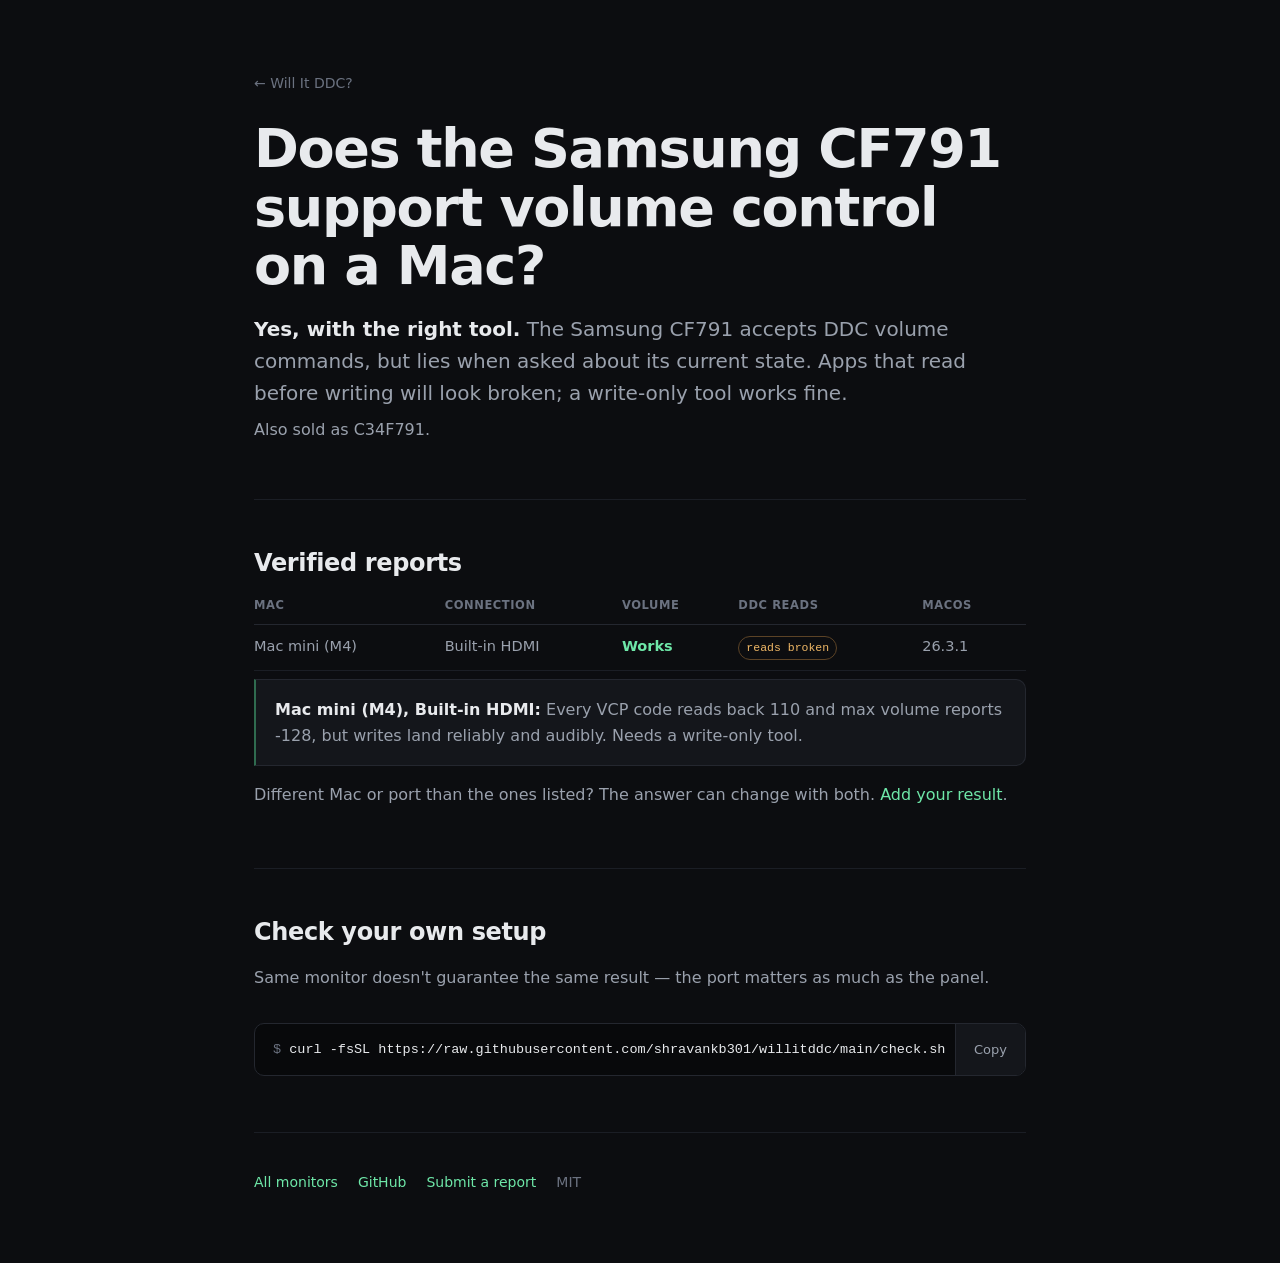
==== docs/m/samsung-cf791.html @ 4a3dd5c5 "Pivot to Will It DDC?: a monitor compatibility database The market study found four established play" ====
<!doctype html>
<html lang="en">
<head>
<meta charset="utf-8">
<meta name="viewport" content="width=device-width, initial-scale=1">
<title>Samsung CF791 — DDC volume control on Mac? | Will It DDC?</title>
<meta name="description" content="Does the Samsung CF791 support DDC volume control on macOS? Verified reports by Mac model and connection type.">
<link rel="canonical" href="https://shravankb301.github.io/willitddc/m/samsung-cf791.html">
<meta property="og:title" content="Samsung CF791 — DDC volume control on Mac? | Will It DDC?">
<meta property="og:description" content="Does the Samsung CF791 support DDC volume control on macOS? Verified reports by Mac model and connection type.">
<meta property="og:url" content="https://shravankb301.github.io/willitddc/m/samsung-cf791.html">
<meta property="og:type" content="website">
<meta name="twitter:card" content="summary">
<style>
:root{--bg:#0c0d10;--raised:#14161b;--sunken:#08090b;--line:#24272f;--soft:#1b1e25;
--text:#e8eaed;--dim:#9aa1ad;--faint:#6b7280;--ok:#6ee7a8;--okdim:#2f6b4f;
--warn:#f0b866;--bad:#f0806c;
--mono:ui-monospace,SFMono-Regular,"SF Mono",Menlo,Consolas,monospace;
--sans:-apple-system,BlinkMacSystemFont,"Segoe UI",Inter,system-ui,sans-serif}
*{box-sizing:border-box}
body{margin:0;background:var(--bg);color:var(--text);font-family:var(--sans);
line-height:1.6;-webkit-font-smoothing:antialiased}
.wrap{max-width:820px;margin:0 auto;padding:0 24px}
a{color:var(--ok);text-decoration:none}a:hover{text-decoration:underline}
code{font-family:var(--mono);font-size:.9em;background:var(--raised);
border:1px solid var(--soft);border-radius:4px;padding:.1em .4em}
header{padding:72px 0 40px}
.eyebrow{font-family:var(--mono);font-size:13px;color:var(--ok);margin-bottom:18px}
h1{font-size:clamp(34px,6vw,54px);line-height:1.08;letter-spacing:-.025em;
margin:0 0 18px;font-weight:640}
.lede{font-size:clamp(17px,2.4vw,20px);color:var(--dim);margin:0 0 8px;max-width:62ch}
.cmd{margin:32px 0 12px;display:flex;background:var(--sunken);border:1px solid var(--line);
border-radius:10px;overflow:hidden}
.cmd pre{margin:0;padding:15px 18px;font-family:var(--mono);font-size:13.5px;
overflow-x:auto;flex:1;white-space:pre}
.cmd .p{color:var(--faint);user-select:none}
.copy{flex-shrink:0;border:none;border-left:1px solid var(--line);background:var(--raised);
color:var(--dim);font-family:var(--sans);font-size:13px;font-weight:500;padding:0 18px;
cursor:pointer}
.copy:hover{background:#1b1e25;color:var(--text)}.copy.done{color:var(--ok)}
.sub{font-size:14px;color:var(--faint);margin:0}
section{padding:44px 0;border-top:1px solid var(--soft)}
h2{font-size:24px;letter-spacing:-.015em;margin:0 0 14px;font-weight:620}
h3.q{font-size:16.5px;font-weight:600;margin:24px 0 6px;color:var(--text)}
p{margin:0 0 16px;color:var(--dim)}strong{color:var(--text);font-weight:600}
ul{margin:0 0 16px;padding-left:0;list-style:none}
li{color:var(--dim);margin-bottom:11px;padding-left:24px;position:relative}
li::before{content:"";position:absolute;left:5px;top:11px;width:5px;height:5px;
border-radius:50%;background:var(--okdim)}
.callout{background:var(--raised);border:1px solid var(--line);border-left:2px solid var(--okdim);
border-radius:0 10px 10px 0;padding:17px 19px;margin:0 0 16px}
.callout.warn{border-left-color:var(--warn)}.callout p:last-child{margin-bottom:0}
.tw{overflow-x:auto;margin:0 0 8px}
table{width:100%;border-collapse:collapse;font-size:14.5px}
th{text-align:left;padding:0 14px 9px 0;font-size:11.5px;font-weight:600;color:var(--faint);
text-transform:uppercase;letter-spacing:.05em;border-bottom:1px solid var(--line);
white-space:nowrap}
td{padding:10px 14px 10px 0;border-bottom:1px solid var(--soft);vertical-align:top;color:var(--dim)}
td.m{white-space:nowrap}
.yes{color:var(--ok);font-weight:600}.no{color:var(--bad);font-weight:600}
.unk{color:var(--faint)}
.pill{display:inline-block;font-size:11.5px;font-family:var(--mono);padding:2px 7px;
border-radius:20px;border:1px solid var(--line);color:var(--dim)}
.pill.broken{border-color:#5c4326;color:var(--warn)}
#filter{width:100%;padding:11px 14px;margin:0 0 18px;background:var(--sunken);
border:1px solid var(--line);border-radius:8px;color:var(--text);font-family:var(--sans);
font-size:15px}
#filter:focus{outline:none;border-color:var(--okdim)}
.empty{color:var(--faint);font-size:14.5px;padding:14px 0}
footer{padding:38px 0 70px;border-top:1px solid var(--soft);color:var(--faint);
font-size:14px;display:flex;gap:20px;flex-wrap:wrap}
.back{font-size:14px;color:var(--faint);margin-bottom:26px;display:block}
</style>
</head>
<body>
<div class="wrap">

<header>
  <a class="back" href="../">← Will It DDC?</a>
  <h1>Does the Samsung CF791 support volume control on a Mac?</h1>
  <p class="lede"><strong>Yes, with the right tool.</strong> The Samsung CF791 accepts DDC volume commands, but lies when asked about its current state. Apps that read before writing will look broken; a write-only tool works fine.</p>
  <p>Also sold as C34F791.</p>
</header>

<section>
  <h2>Verified reports</h2>
  <div class="tw">
    <table>
      <thead><tr><th>Mac</th><th>Connection</th><th>Volume</th><th>DDC reads</th><th>macOS</th></tr></thead>
      <tbody><tr><td>Mac mini (M4)</td><td>Built-in HDMI</td><td><span class="yes">Works</span></td><td><span class="pill broken">reads broken</span></td><td>26.3.1</td></tr></tbody>
    </table>
  </div>
  <div class="callout"><p><strong>Mac mini (M4), Built-in HDMI:</strong> Every VCP code reads back 110 and max volume reports -128, but writes land reliably and audibly. Needs a write-only tool.</p></div>
  <p>
    Different Mac or port than the ones listed? The answer can change with both.
    <a href="https://github.com/shravankb301/willitddc/issues/new?template=report.yml">Add your result</a>.
  </p>
</section>

<section>
  <h2>Check your own setup</h2>
  <p>Same monitor doesn't guarantee the same result &mdash; the port matters as much as the panel.</p>
  <div class="cmd"><pre><span class="p">$ </span><span class="c">curl -fsSL https://raw.githubusercontent.com/shravankb301/willitddc/main/check.sh | bash</span></pre><button class="copy">Copy</button></div>
</section>

<footer>
  <a href="../">All monitors</a>
  <a href="https://github.com/shravankb301/willitddc">GitHub</a>
  <a href="https://github.com/shravankb301/willitddc/issues/new?template=report.yml">Submit a report</a>
  <span>MIT</span>
</footer>

</div>
<script>
document.querySelectorAll('.copy').forEach(function(b){
  b.addEventListener('click',async function(){
    var t=b.parentElement.querySelector('.c').textContent;
    try{await navigator.clipboard.writeText(t)}catch(e){
      var a=document.createElement('textarea');a.value=t;document.body.appendChild(a);
      a.select();document.execCommand('copy');a.remove()}
    b.textContent='Copied';b.classList.add('done');
    setTimeout(function(){b.textContent='Copy';b.classList.remove('done')},1600)})});
</script>
</body>
</html>
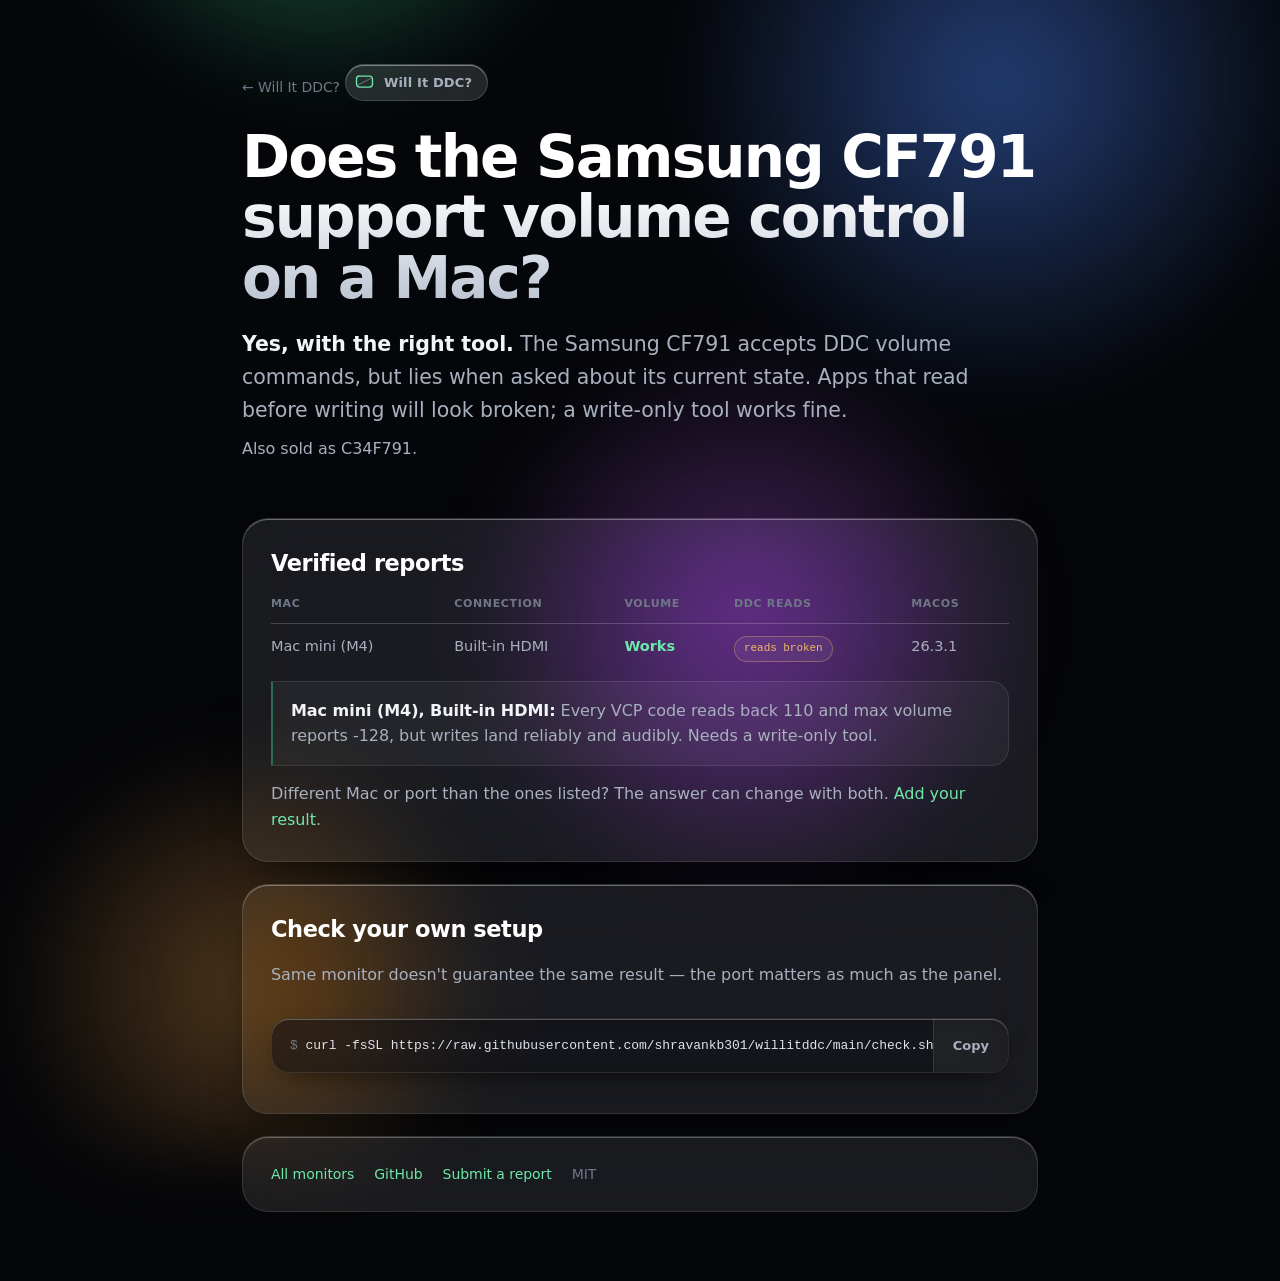
==== commit 4e3a15f5: "Liquid Glass visual identity Safari-first: the usual feDisplacementMap approach doesn't work in WebK" ====
--- a/docs/m/samsung-cf791.html
+++ b/docs/m/samsung-cf791.html
@@ -11,72 +11,392 @@
 <meta property="og:url" content="https://shravankb301.github.io/willitddc/m/samsung-cf791.html">
 <meta property="og:type" content="website">
 <meta name="twitter:card" content="summary">
-<style>
-:root{--bg:#0c0d10;--raised:#14161b;--sunken:#08090b;--line:#24272f;--soft:#1b1e25;
---text:#e8eaed;--dim:#9aa1ad;--faint:#6b7280;--ok:#6ee7a8;--okdim:#2f6b4f;
---warn:#f0b866;--bad:#f0806c;
---mono:ui-monospace,SFMono-Regular,"SF Mono",Menlo,Consolas,monospace;
---sans:-apple-system,BlinkMacSystemFont,"Segoe UI",Inter,system-ui,sans-serif}
-*{box-sizing:border-box}
-body{margin:0;background:var(--bg);color:var(--text);font-family:var(--sans);
-line-height:1.6;-webkit-font-smoothing:antialiased}
-.wrap{max-width:820px;margin:0 auto;padding:0 24px}
-a{color:var(--ok);text-decoration:none}a:hover{text-decoration:underline}
-code{font-family:var(--mono);font-size:.9em;background:var(--raised);
-border:1px solid var(--soft);border-radius:4px;padding:.1em .4em}
-header{padding:72px 0 40px}
-.eyebrow{font-family:var(--mono);font-size:13px;color:var(--ok);margin-bottom:18px}
-h1{font-size:clamp(34px,6vw,54px);line-height:1.08;letter-spacing:-.025em;
-margin:0 0 18px;font-weight:640}
-.lede{font-size:clamp(17px,2.4vw,20px);color:var(--dim);margin:0 0 8px;max-width:62ch}
-.cmd{margin:32px 0 12px;display:flex;background:var(--sunken);border:1px solid var(--line);
-border-radius:10px;overflow:hidden}
-.cmd pre{margin:0;padding:15px 18px;font-family:var(--mono);font-size:13.5px;
-overflow-x:auto;flex:1;white-space:pre}
-.cmd .p{color:var(--faint);user-select:none}
-.copy{flex-shrink:0;border:none;border-left:1px solid var(--line);background:var(--raised);
-color:var(--dim);font-family:var(--sans);font-size:13px;font-weight:500;padding:0 18px;
-cursor:pointer}
-.copy:hover{background:#1b1e25;color:var(--text)}.copy.done{color:var(--ok)}
-.sub{font-size:14px;color:var(--faint);margin:0}
-section{padding:44px 0;border-top:1px solid var(--soft)}
-h2{font-size:24px;letter-spacing:-.015em;margin:0 0 14px;font-weight:620}
-h3.q{font-size:16.5px;font-weight:600;margin:24px 0 6px;color:var(--text)}
-p{margin:0 0 16px;color:var(--dim)}strong{color:var(--text);font-weight:600}
-ul{margin:0 0 16px;padding-left:0;list-style:none}
-li{color:var(--dim);margin-bottom:11px;padding-left:24px;position:relative}
-li::before{content:"";position:absolute;left:5px;top:11px;width:5px;height:5px;
-border-radius:50%;background:var(--okdim)}
-.callout{background:var(--raised);border:1px solid var(--line);border-left:2px solid var(--okdim);
-border-radius:0 10px 10px 0;padding:17px 19px;margin:0 0 16px}
-.callout.warn{border-left-color:var(--warn)}.callout p:last-child{margin-bottom:0}
-.tw{overflow-x:auto;margin:0 0 8px}
-table{width:100%;border-collapse:collapse;font-size:14.5px}
-th{text-align:left;padding:0 14px 9px 0;font-size:11.5px;font-weight:600;color:var(--faint);
-text-transform:uppercase;letter-spacing:.05em;border-bottom:1px solid var(--line);
-white-space:nowrap}
-td{padding:10px 14px 10px 0;border-bottom:1px solid var(--soft);vertical-align:top;color:var(--dim)}
-td.m{white-space:nowrap}
-.yes{color:var(--ok);font-weight:600}.no{color:var(--bad);font-weight:600}
-.unk{color:var(--faint)}
-.pill{display:inline-block;font-size:11.5px;font-family:var(--mono);padding:2px 7px;
-border-radius:20px;border:1px solid var(--line);color:var(--dim)}
-.pill.broken{border-color:#5c4326;color:var(--warn)}
-#filter{width:100%;padding:11px 14px;margin:0 0 18px;background:var(--sunken);
-border:1px solid var(--line);border-radius:8px;color:var(--text);font-family:var(--sans);
-font-size:15px}
-#filter:focus{outline:none;border-color:var(--okdim)}
-.empty{color:var(--faint);font-size:14.5px;padding:14px 0}
-footer{padding:38px 0 70px;border-top:1px solid var(--soft);color:var(--faint);
-font-size:14px;display:flex;gap:20px;flex-wrap:wrap}
-.back{font-size:14px;color:var(--faint);margin-bottom:26px;display:block}
+<link rel="icon" href="data:image/svg+xml,%3Csvg%20xmlns%3D%22http%3A//www.w3.org/2000/svg%22%20viewBox%3D%220%200%2020%2020%22%3E%3Crect%20width%3D%2220%22%20height%3D%2220%22%20rx%3D%224.5%22%20fill%3D%22%230b0d12%22/%3E%3Crect%20x%3D%223.2%22%20y%3D%224.6%22%20width%3D%2213.6%22%20height%3D%229.4%22%20rx%3D%222.4%22%20fill%3D%22none%22%20stroke%3D%22%236ee7a8%22%20stroke-width%3D%221.5%22/%3E%3Cpath%20d%3D%22M4.4%2012.2%2015.6%206.4%22%20stroke%3D%22rgba%28255%2C255%2C255%2C.45%29%22%20stroke-width%3D%221.2%22%20stroke-linecap%3D%22round%22/%3E%3Cpath%20d%3D%22M7.8%2016.2h4.4%22%20stroke%3D%22%236ee7a8%22%20stroke-width%3D%221.5%22%20stroke-linecap%3D%22round%22/%3E%3C/svg%3E">
+<meta name="theme-color" content="#07080b">
+<meta name="color-scheme" content="dark">
+<style>/* Will It DDC? — Liquid Glass.
+ *
+ * Built Safari-first on purpose. Most Liquid Glass demos drive the refraction
+ * with `backdrop-filter: url(#svg-filter)` and feDisplacementMap, which WebKit
+ * does not support (webkit.org/b/245510). Our audience is Mac users, i.e.
+ * Safari users, so the effect is built from blur + saturate + layered speculars,
+ * all of which WebKit does support. Displacement would have looked broken for
+ * exactly the people we're building for.
+ */
+
+:root {
+  --ink: #f2f4f8;
+  --ink-dim: #a8b0be;
+  --ink-faint: #6f7887;
+
+  --glass: rgba(255, 255, 255, 0.085);
+  --glass-strong: rgba(255, 255, 255, 0.13);
+  --edge: rgba(255, 255, 255, 0.14);
+  --edge-soft: rgba(255, 255, 255, 0.10);
+  --spec: rgba(255, 255, 255, 0.55);
+
+  --mint: #6ee7a8;
+  --mint-deep: #2f6b4f;
+  --amber: #f0b866;
+  --coral: #f0806c;
+
+  --r-lg: 26px;
+  --r-md: 18px;
+  --r-sm: 11px;
+
+  --mono: ui-monospace, SFMono-Regular, "SF Mono", Menlo, Consolas, monospace;
+  --sans: -apple-system, BlinkMacSystemFont, "SF Pro Text", "Segoe UI", Inter, system-ui, sans-serif;
+}
+
+* { box-sizing: border-box; }
+
+html { -webkit-text-size-adjust: 100%; }
+
+body {
+  margin: 0;
+  min-height: 100vh;
+  background: #050609;
+  color: var(--ink);
+  font-family: var(--sans);
+  line-height: 1.62;
+  -webkit-font-smoothing: antialiased;
+  letter-spacing: -0.003em;
+}
+
+/* Glass needs something behind it to bend. These slow-drifting colour fields
+ * are what the panels pick up and saturate. */
+.bg {
+  position: fixed;
+  inset: -20vmax;
+  z-index: -1;
+  pointer-events: none;
+  background:
+    radial-gradient(34vmax 34vmax at 32% 6%, rgba(52, 200, 132, 0.52), transparent 64%),
+    radial-gradient(38vmax 38vmax at 70% 24%, rgba(66, 118, 224, 0.50), transparent 66%),
+    radial-gradient(34vmax 34vmax at 56% 62%, rgba(164, 82, 214, 0.42), transparent 64%),
+    radial-gradient(30vmax 30vmax at 28% 88%, rgba(224, 150, 62, 0.34), transparent 64%);
+  filter: blur(34px);
+  animation: drift 44s ease-in-out infinite alternate;
+}
+
+@keyframes drift {
+  0%   { transform: translate3d(0, 0, 0) scale(1); }
+  50%  { transform: translate3d(2.5%, -2%, 0) scale(1.06); }
+  100% { transform: translate3d(-2%, 2.5%, 0) scale(1.02); }
+}
+
+.wrap { max-width: 840px; margin: 0 auto; padding: 0 22px; position: relative; }
+
+a { color: var(--mint); text-decoration: none; }
+a:hover { text-decoration: underline; text-underline-offset: 2px; }
+
+code {
+  font-family: var(--mono);
+  font-size: 0.885em;
+  background: rgba(255, 255, 255, 0.07);
+  border: 1px solid var(--edge-soft);
+  border-radius: 5px;
+  padding: 0.12em 0.42em;
+}
+
+/* --- the glass primitive --------------------------------------------------
+ * Three stacked cues read as glass: a blurred+saturated backdrop, a bright
+ * hairline along the top edge where light would catch, and a soft outer
+ * shadow lifting it off the background. */
+
+.glass {
+  position: relative;
+  background: var(--glass);
+  -webkit-backdrop-filter: blur(30px) saturate(190%);
+  backdrop-filter: blur(30px) saturate(190%);
+  border: 1px solid var(--edge-soft);
+  border-radius: var(--r-lg);
+  box-shadow:
+    inset 0 1px 0 0 var(--spec),
+    inset 0 -1px 0 0 rgba(255, 255, 255, 0.05),
+    0 12px 40px -12px rgba(0, 0, 0, 0.7);
+}
+
+/* The specular sheen. A real pane isn't uniformly lit. */
+.glass::before {
+  content: "";
+  position: absolute;
+  inset: 0;
+  border-radius: inherit;
+  pointer-events: none;
+  background: linear-gradient(
+    145deg,
+    rgba(255, 255, 255, 0.12) 0%,
+    rgba(255, 255, 255, 0.02) 34%,
+    transparent 62%
+  );
+}
+
+/* --- masthead ------------------------------------------------------------- */
+
+header { padding: 64px 0 34px; }
+
+.brand {
+  display: inline-flex;
+  align-items: center;
+  gap: 10px;
+  padding: 7px 15px 7px 9px;
+  margin-bottom: 26px;
+  border-radius: 999px;
+  background: var(--glass-strong);
+  -webkit-backdrop-filter: blur(22px) saturate(180%);
+  backdrop-filter: blur(22px) saturate(180%);
+  border: 1px solid var(--edge);
+  box-shadow: inset 0 1px 0 0 rgba(255, 255, 255, 0.4);
+  font-size: 13px;
+  font-weight: 550;
+  color: var(--ink-dim);
+  letter-spacing: 0.01em;
+}
+.brand svg { display: block; }
+
+h1 {
+  font-size: clamp(36px, 6.4vw, 58px);
+  line-height: 1.04;
+  letter-spacing: -0.032em;
+  margin: 0 0 20px;
+  font-weight: 660;
+  background: linear-gradient(180deg, #ffffff 30%, #b9c2d1 100%);
+  -webkit-background-clip: text;
+  background-clip: text;
+  color: transparent;
+}
+
+.lede {
+  font-size: clamp(17px, 2.3vw, 20.5px);
+  color: var(--ink-dim);
+  margin: 0 0 8px;
+  max-width: 60ch;
+}
+
+/* --- command --------------------------------------------------------------- */
+
+.cmd {
+  margin: 30px 0 12px;
+  display: flex;
+  align-items: stretch;
+  border-radius: var(--r-md);
+  overflow: hidden;
+  background: rgba(4, 5, 8, 0.5);
+  -webkit-backdrop-filter: blur(26px) saturate(170%);
+  backdrop-filter: blur(26px) saturate(170%);
+  border: 1px solid var(--edge-soft);
+  box-shadow: inset 0 1px 0 0 rgba(255, 255, 255, 0.28), 0 10px 30px -14px rgba(0,0,0,.8);
+}
+
+.cmd pre {
+  margin: 0;
+  padding: 16px 18px;
+  font-family: var(--mono);
+  font-size: 13px;
+  overflow-x: auto;
+  flex: 1;
+  white-space: pre;
+  color: #dfe4ec;
+}
+.cmd pre::-webkit-scrollbar { height: 5px; }
+.cmd pre::-webkit-scrollbar-thumb { background: rgba(255,255,255,.14); border-radius: 3px; }
+.cmd .p { color: var(--ink-faint); user-select: none; }
+
+.copy {
+  flex-shrink: 0;
+  border: none;
+  border-left: 1px solid var(--edge-soft);
+  background: rgba(255, 255, 255, 0.05);
+  color: var(--ink-dim);
+  font-family: var(--sans);
+  font-size: 13px;
+  font-weight: 550;
+  padding: 0 19px;
+  cursor: pointer;
+  transition: background .18s ease, color .18s ease;
+}
+.copy:hover { background: rgba(255, 255, 255, 0.11); color: var(--ink); }
+.copy.done { color: var(--mint); }
+
+.sub { font-size: 13.5px; color: var(--ink-faint); margin: 0; }
+
+/* --- sections -------------------------------------------------------------- */
+
+section {
+  padding: 26px 28px 28px;
+  margin: 22px 0;
+  background: var(--glass);
+  -webkit-backdrop-filter: blur(30px) saturate(190%);
+  backdrop-filter: blur(30px) saturate(190%);
+  border: 1px solid var(--edge-soft);
+  border-radius: var(--r-lg);
+  box-shadow: inset 0 1px 0 0 rgba(255, 255, 255, 0.34), 0 14px 44px -18px rgba(0,0,0,.75);
+}
+
+h2 {
+  font-size: 22.5px;
+  letter-spacing: -0.02em;
+  margin: 0 0 14px;
+  font-weight: 640;
+  color: #fff;
+}
+
+h3.q {
+  font-size: 16px;
+  font-weight: 620;
+  margin: 24px 0 6px;
+  color: var(--ink);
+  letter-spacing: -0.01em;
+}
+
+p { margin: 0 0 15px; color: var(--ink-dim); }
+p:last-child { margin-bottom: 0; }
+strong { color: var(--ink); font-weight: 620; }
+
+ul { margin: 0 0 15px; padding-left: 0; list-style: none; }
+li { color: var(--ink-dim); margin-bottom: 11px; padding-left: 23px; position: relative; }
+li::before {
+  content: "";
+  position: absolute; left: 4px; top: 10px;
+  width: 6px; height: 6px; border-radius: 50%;
+  background: var(--mint);
+  box-shadow: 0 0 10px rgba(110, 231, 168, 0.55);
+}
+
+.callout {
+  background: rgba(255, 255, 255, 0.045);
+  border: 1px solid var(--edge-soft);
+  border-left: 2px solid var(--mint-deep);
+  border-radius: 0 var(--r-md) var(--r-md) 0;
+  padding: 16px 18px;
+  margin: 0 0 15px;
+}
+.callout.warn { border-left-color: var(--amber); }
+.callout p:last-child { margin-bottom: 0; }
+
+/* --- data ------------------------------------------------------------------ */
+
+.tw { overflow-x: auto; margin: 0 0 8px; }
+table { width: 100%; border-collapse: collapse; font-size: 14.5px; }
+th {
+  text-align: left;
+  padding: 0 14px 10px 0;
+  font-size: 11px;
+  font-weight: 640;
+  color: var(--ink-faint);
+  text-transform: uppercase;
+  letter-spacing: .06em;
+  border-bottom: 1px solid var(--edge-soft);
+  white-space: nowrap;
+}
+td {
+  padding: 11px 14px 11px 0;
+  border-bottom: 1px solid rgba(255, 255, 255, 0.045);
+  vertical-align: top;
+  color: var(--ink-dim);
+}
+tr:last-child td { border-bottom: none; }
+td.m { white-space: nowrap; }
+
+.yes { color: var(--mint); font-weight: 620; }
+.no { color: var(--coral); font-weight: 620; }
+.unk { color: var(--ink-faint); }
+
+.pill {
+  display: inline-block;
+  font-size: 11px;
+  font-family: var(--mono);
+  padding: 3px 9px;
+  border-radius: 999px;
+  background: rgba(255, 255, 255, 0.06);
+  border: 1px solid var(--edge-soft);
+  color: var(--ink-dim);
+  white-space: nowrap;
+}
+.pill.broken { border-color: rgba(240, 184, 102, .35); color: var(--amber); }
+
+#filter {
+  width: 100%;
+  padding: 12px 15px;
+  margin: 0 0 16px;
+  background: rgba(4, 5, 8, 0.4);
+  -webkit-backdrop-filter: blur(20px);
+  backdrop-filter: blur(20px);
+  border: 1px solid var(--edge-soft);
+  border-radius: var(--r-sm);
+  color: var(--ink);
+  font-family: var(--sans);
+  font-size: 15px;
+  box-shadow: inset 0 1px 0 0 rgba(255,255,255,.14);
+}
+#filter::placeholder { color: var(--ink-faint); }
+#filter:focus {
+  outline: none;
+  border-color: rgba(110, 231, 168, 0.4);
+  box-shadow: inset 0 1px 0 0 rgba(255,255,255,.14), 0 0 0 3px rgba(110, 231, 168, 0.1);
+}
+
+.empty { color: var(--ink-faint); font-size: 14.5px; padding: 12px 0; }
+
+/* --- chrome ---------------------------------------------------------------- */
+
+footer {
+  padding: 26px 28px;
+  margin: 22px 0 70px;
+  background: var(--glass);
+  -webkit-backdrop-filter: blur(26px) saturate(170%);
+  backdrop-filter: blur(26px) saturate(170%);
+  border: 1px solid var(--edge-soft);
+  border-radius: var(--r-lg);
+  box-shadow: inset 0 1px 0 0 rgba(255, 255, 255, 0.28);
+  color: var(--ink-faint);
+  font-size: 14px;
+  display: flex;
+  gap: 20px;
+  flex-wrap: wrap;
+  align-items: center;
+}
+
+.back {
+  font-size: 14px;
+  color: var(--ink-faint);
+  margin-bottom: 22px;
+  display: inline-block;
+}
+.back:hover { color: var(--ink-dim); text-decoration: none; }
+
+/* --- accessibility ---------------------------------------------------------
+ * Respect the people who turned transparency off. Solid panels, no drift. */
+
+@media (prefers-reduced-transparency: reduce) {
+  .bg { display: none; }
+  body { background: #0c0e13; }
+  section, footer, .cmd, .brand, .glass {
+    -webkit-backdrop-filter: none;
+    backdrop-filter: none;
+    background: #14171e;
+  }
+}
+
+@media (prefers-reduced-motion: reduce) {
+  .bg { animation: none; }
+}
+
+@media (max-width: 620px) {
+  section { padding: 22px 19px 24px; border-radius: 20px; }
+  footer { padding: 22px 19px; border-radius: 20px; }
+  header { padding: 44px 0 26px; }
+}
 </style>
 </head>
 <body>
+<div class="bg"></div>
 <div class="wrap">
 
 <header>
   <a class="back" href="../">← Will It DDC?</a>
+  <div class="brand"><svg width="19" height="19" viewBox="0 0 20 20" fill="none" aria-hidden="true"><rect x="1.6" y="3.2" width="16.8" height="11.6" rx="3.2" stroke="url(#lg)" stroke-width="1.4"/><path d="M3 12.6 17 5.6" stroke="rgba(255,255,255,.30)" stroke-width="1.2" stroke-linecap="round"/><path d="M7.2 17.6h5.6" stroke="url(#lg)" stroke-width="1.4" stroke-linecap="round"/><defs><linearGradient id="lg" x1="0" y1="0" x2="20" y2="20"><stop stop-color="#6ee7a8"/><stop offset="1" stop-color="#5aa9e6"/></linearGradient></defs></svg><span>Will It DDC?</span></div>
   <h1>Does the Samsung CF791 support volume control on a Mac?</h1>
   <p class="lede"><strong>Yes, with the right tool.</strong> The Samsung CF791 accepts DDC volume commands, but lies when asked about its current state. Apps that read before writing will look broken; a write-only tool works fine.</p>
   <p>Also sold as C34F791.</p>
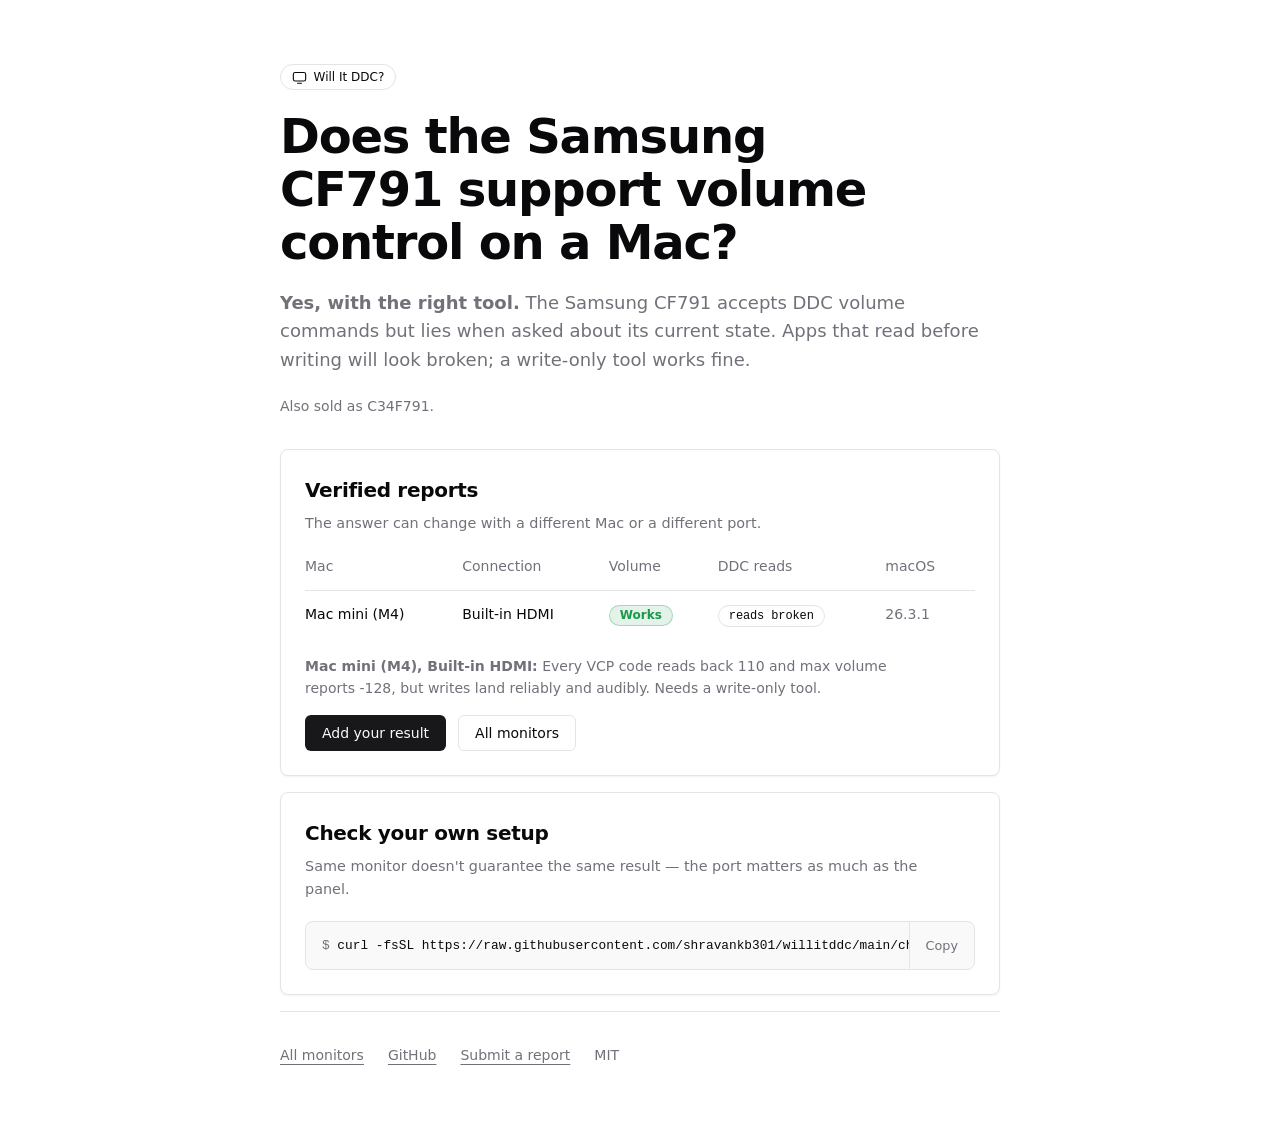
==== commit 233200d4: "Replace Liquid Glass with the shadcn/ui design system Ports shadcn's token set (zinc base, --backgro" ====
--- a/docs/m/samsung-cf791.html
+++ b/docs/m/samsung-cf791.html
@@ -11,425 +11,486 @@
 <meta property="og:url" content="https://shravankb301.github.io/willitddc/m/samsung-cf791.html">
 <meta property="og:type" content="website">
 <meta name="twitter:card" content="summary">
-<link rel="icon" href="data:image/svg+xml,%3Csvg%20xmlns%3D%22http%3A//www.w3.org/2000/svg%22%20viewBox%3D%220%200%2020%2020%22%3E%3Crect%20width%3D%2220%22%20height%3D%2220%22%20rx%3D%224.5%22%20fill%3D%22%230b0d12%22/%3E%3Crect%20x%3D%223.2%22%20y%3D%224.6%22%20width%3D%2213.6%22%20height%3D%229.4%22%20rx%3D%222.4%22%20fill%3D%22none%22%20stroke%3D%22%236ee7a8%22%20stroke-width%3D%221.5%22/%3E%3Cpath%20d%3D%22M4.4%2012.2%2015.6%206.4%22%20stroke%3D%22rgba%28255%2C255%2C255%2C.45%29%22%20stroke-width%3D%221.2%22%20stroke-linecap%3D%22round%22/%3E%3Cpath%20d%3D%22M7.8%2016.2h4.4%22%20stroke%3D%22%236ee7a8%22%20stroke-width%3D%221.5%22%20stroke-linecap%3D%22round%22/%3E%3C/svg%3E">
-<meta name="theme-color" content="#07080b">
-<meta name="color-scheme" content="dark">
-<style>/* Will It DDC? — Liquid Glass.
+<link rel="icon" href="data:image/svg+xml,%3Csvg%20xmlns%3D%22http%3A//www.w3.org/2000/svg%22%20viewBox%3D%220%200%2020%2020%22%3E%3Crect%20width%3D%2220%22%20height%3D%2220%22%20rx%3D%224.5%22%20fill%3D%22%2318181b%22/%3E%3Crect%20x%3D%223.4%22%20y%3D%224.8%22%20width%3D%2213.2%22%20height%3D%229%22%20rx%3D%222%22%20fill%3D%22none%22%20stroke%3D%22%23fafafa%22%20stroke-width%3D%221.5%22/%3E%3Cpath%20d%3D%22M7.9%2016.4h4.2%22%20stroke%3D%22%23fafafa%22%20stroke-width%3D%221.5%22%20stroke-linecap%3D%22round%22/%3E%3C/svg%3E">
+<meta name="color-scheme" content="light dark">
+<style>/* Will It DDC? — shadcn/ui design system.
  *
- * Built Safari-first on purpose. Most Liquid Glass demos drive the refraction
- * with `backdrop-filter: url(#svg-filter)` and feDisplacementMap, which WebKit
- * does not support (webkit.org/b/245510). Our audience is Mac users, i.e.
- * Safari users, so the effect is built from blur + saturate + layered speculars,
- * all of which WebKit does support. Displacement would have looked broken for
- * exactly the people we're building for.
+ * shadcn ships as React + Tailwind components you copy into a project. This
+ * site is static HTML generated by build.py, so the token set and component
+ * styles are ported to plain CSS: same variables (zinc base), same radii, same
+ * component anatomy. Swapping to real .tsx components later is then a markup
+ * change, not a redesign.
+ *
+ * Light is the default and dark follows the OS, the way shadcn does it.
  */
 
 :root {
-  --ink: #f2f4f8;
-  --ink-dim: #a8b0be;
-  --ink-faint: #6f7887;
-
-  --glass: rgba(255, 255, 255, 0.085);
-  --glass-strong: rgba(255, 255, 255, 0.13);
-  --edge: rgba(255, 255, 255, 0.14);
-  --edge-soft: rgba(255, 255, 255, 0.10);
-  --spec: rgba(255, 255, 255, 0.55);
-
-  --mint: #6ee7a8;
-  --mint-deep: #2f6b4f;
-  --amber: #f0b866;
-  --coral: #f0806c;
-
-  --r-lg: 26px;
-  --r-md: 18px;
-  --r-sm: 11px;
-
-  --mono: ui-monospace, SFMono-Regular, "SF Mono", Menlo, Consolas, monospace;
-  --sans: -apple-system, BlinkMacSystemFont, "SF Pro Text", "Segoe UI", Inter, system-ui, sans-serif;
-}
-
-* { box-sizing: border-box; }
+  --background: 0 0% 100%;
+  --foreground: 240 10% 3.9%;
+
+  --card: 0 0% 100%;
+  --card-foreground: 240 10% 3.9%;
+
+  --primary: 240 5.9% 10%;
+  --primary-foreground: 0 0% 98%;
+
+  --secondary: 240 4.8% 95.9%;
+  --secondary-foreground: 240 5.9% 10%;
+
+  --muted: 240 4.8% 95.9%;
+  --muted-foreground: 240 3.8% 46.1%;
+
+  --accent: 240 4.8% 95.9%;
+  --accent-foreground: 240 5.9% 10%;
+
+  --destructive: 0 84.2% 60.2%;
+  --destructive-foreground: 0 0% 98%;
+
+  --success: 142 71% 35%;
+
+  --border: 240 5.9% 90%;
+  --input: 240 5.9% 90%;
+  --ring: 240 10% 3.9%;
+
+  --radius: 0.5rem;
+
+  --font-sans: ui-sans-serif, system-ui, -apple-system, BlinkMacSystemFont,
+    "Segoe UI", Roboto, "Helvetica Neue", Arial, sans-serif;
+  --font-mono: ui-monospace, SFMono-Regular, "SF Mono", Menlo, Consolas, monospace;
+}
+
+@media (prefers-color-scheme: dark) {
+  :root {
+    --background: 240 10% 3.9%;
+    --foreground: 0 0% 98%;
+
+    --card: 240 10% 3.9%;
+    --card-foreground: 0 0% 98%;
+
+    --primary: 0 0% 98%;
+    --primary-foreground: 240 5.9% 10%;
+
+    --secondary: 240 3.7% 15.9%;
+    --secondary-foreground: 0 0% 98%;
+
+    --muted: 240 3.7% 15.9%;
+    --muted-foreground: 240 5% 64.9%;
+
+    --accent: 240 3.7% 15.9%;
+    --accent-foreground: 0 0% 98%;
+
+    --destructive: 0 62.8% 50.6%;
+    --destructive-foreground: 0 0% 98%;
+
+    --success: 142 69% 58%;
+
+    --border: 240 3.7% 15.9%;
+    --input: 240 3.7% 15.9%;
+    --ring: 240 4.9% 83.9%;
+  }
+}
+
+* { box-sizing: border-box; border-color: hsl(var(--border)); }
 
 html { -webkit-text-size-adjust: 100%; }
 
 body {
   margin: 0;
-  min-height: 100vh;
-  background: #050609;
-  color: var(--ink);
-  font-family: var(--sans);
-  line-height: 1.62;
+  background: hsl(var(--background));
+  color: hsl(var(--foreground));
+  font-family: var(--font-sans);
+  font-size: 16px;
+  line-height: 1.6;
   -webkit-font-smoothing: antialiased;
-  letter-spacing: -0.003em;
-}
-
-/* Glass needs something behind it to bend. These slow-drifting colour fields
- * are what the panels pick up and saturate. */
-.bg {
-  position: fixed;
-  inset: -20vmax;
-  z-index: -1;
-  pointer-events: none;
-  background:
-    radial-gradient(34vmax 34vmax at 32% 6%, rgba(52, 200, 132, 0.52), transparent 64%),
-    radial-gradient(38vmax 38vmax at 70% 24%, rgba(66, 118, 224, 0.50), transparent 66%),
-    radial-gradient(34vmax 34vmax at 56% 62%, rgba(164, 82, 214, 0.42), transparent 64%),
-    radial-gradient(30vmax 30vmax at 28% 88%, rgba(224, 150, 62, 0.34), transparent 64%);
-  filter: blur(34px);
-  animation: drift 44s ease-in-out infinite alternate;
-}
-
-@keyframes drift {
-  0%   { transform: translate3d(0, 0, 0) scale(1); }
-  50%  { transform: translate3d(2.5%, -2%, 0) scale(1.06); }
-  100% { transform: translate3d(-2%, 2.5%, 0) scale(1.02); }
-}
-
-.wrap { max-width: 840px; margin: 0 auto; padding: 0 22px; position: relative; }
-
-a { color: var(--mint); text-decoration: none; }
-a:hover { text-decoration: underline; text-underline-offset: 2px; }
+  font-feature-settings: "rlig" 1, "calt" 1;
+}
+
+.wrap { max-width: 768px; margin: 0 auto; padding: 0 1.5rem; }
+
+a { color: inherit; text-decoration: none; }
+a.link {
+  font-weight: 500;
+  text-decoration: underline;
+  text-underline-offset: 4px;
+  text-decoration-color: hsl(var(--muted-foreground));
+}
+a.link:hover { text-decoration-color: hsl(var(--foreground)); }
+
+:focus-visible {
+  outline: 2px solid hsl(var(--ring));
+  outline-offset: 2px;
+  border-radius: calc(var(--radius) - 2px);
+}
+
+/* --- typography ------------------------------------------------------------ */
+
+.h1 {
+  font-size: clamp(2.25rem, 5vw, 3rem);
+  font-weight: 800;
+  letter-spacing: -0.025em;
+  line-height: 1.1;
+  margin: 0;
+  text-wrap: balance;
+}
+
+.h2 {
+  font-size: 1.5rem;
+  font-weight: 600;
+  letter-spacing: -0.015em;
+  line-height: 1.25;
+  margin: 0;
+  text-wrap: balance;
+}
+
+.h3 {
+  font-size: 1.05rem;
+  font-weight: 600;
+  letter-spacing: -0.01em;
+  margin: 0;
+}
+
+.lead {
+  font-size: 1.125rem;
+  color: hsl(var(--muted-foreground));
+  margin: 0;
+  max-width: 65ch;
+}
+
+p { margin: 0; max-width: 70ch; }
+.muted { color: hsl(var(--muted-foreground)); }
+.small { font-size: 0.875rem; }
+.tiny { font-size: 0.8rem; }
+
+strong { font-weight: 600; }
 
 code {
-  font-family: var(--mono);
-  font-size: 0.885em;
-  background: rgba(255, 255, 255, 0.07);
-  border: 1px solid var(--edge-soft);
-  border-radius: 5px;
-  padding: 0.12em 0.42em;
-}
-
-/* --- the glass primitive --------------------------------------------------
- * Three stacked cues read as glass: a blurred+saturated backdrop, a bright
- * hairline along the top edge where light would catch, and a soft outer
- * shadow lifting it off the background. */
-
-.glass {
   position: relative;
-  background: var(--glass);
-  -webkit-backdrop-filter: blur(30px) saturate(190%);
-  backdrop-filter: blur(30px) saturate(190%);
-  border: 1px solid var(--edge-soft);
-  border-radius: var(--r-lg);
-  box-shadow:
-    inset 0 1px 0 0 var(--spec),
-    inset 0 -1px 0 0 rgba(255, 255, 255, 0.05),
-    0 12px 40px -12px rgba(0, 0, 0, 0.7);
-}
-
-/* The specular sheen. A real pane isn't uniformly lit. */
-.glass::before {
-  content: "";
-  position: absolute;
-  inset: 0;
-  border-radius: inherit;
-  pointer-events: none;
-  background: linear-gradient(
-    145deg,
-    rgba(255, 255, 255, 0.12) 0%,
-    rgba(255, 255, 255, 0.02) 34%,
-    transparent 62%
-  );
-}
-
-/* --- masthead ------------------------------------------------------------- */
-
-header { padding: 64px 0 34px; }
-
-.brand {
+  border-radius: calc(var(--radius) - 2px);
+  background: hsl(var(--muted));
+  padding: 0.15rem 0.35rem;
+  font-family: var(--font-mono);
+  font-size: 0.85em;
+  font-weight: 500;
+}
+
+ul.list {
+  margin: 0;
+  padding-left: 1.15rem;
+  display: flex;
+  flex-direction: column;
+  gap: 0.6rem;
+  color: hsl(var(--muted-foreground));
+}
+ul.list li { max-width: 68ch; }
+ul.list li::marker { color: hsl(var(--muted-foreground)); }
+
+/* --- layout ---------------------------------------------------------------- */
+
+header { padding: 4rem 0 2rem; display: flex; flex-direction: column; gap: 1.25rem; }
+main { display: flex; flex-direction: column; gap: 1rem; }
+.stack { display: flex; flex-direction: column; gap: 1rem; }
+.row { display: flex; align-items: center; gap: 0.75rem; flex-wrap: wrap; }
+
+.separator { height: 1px; background: hsl(var(--border)); border: 0; margin: 0; }
+
+/* --- card ------------------------------------------------------------------ */
+
+.card {
+  background: hsl(var(--card));
+  color: hsl(var(--card-foreground));
+  border: 1px solid hsl(var(--border));
+  border-radius: var(--radius);
+  box-shadow: 0 1px 2px 0 rgb(0 0 0 / 0.05);
+}
+
+.card-header {
+  display: flex;
+  flex-direction: column;
+  gap: 0.375rem;
+  padding: 1.5rem 1.5rem 0;
+}
+
+.card-title { font-size: 1.25rem; font-weight: 600; letter-spacing: -0.015em; margin: 0; }
+.card-description { font-size: 0.9rem; color: hsl(var(--muted-foreground)); margin: 0; max-width: 68ch; }
+
+.card-content {
+  padding: 1.5rem;
+  display: flex;
+  flex-direction: column;
+  gap: 1rem;
+}
+.card-header + .card-content { padding-top: 1.25rem; }
+
+.card-footer {
+  display: flex;
+  align-items: center;
+  gap: 1rem;
+  flex-wrap: wrap;
+  padding: 1.25rem 1.5rem;
+  border-top: 1px solid hsl(var(--border));
+}
+
+/* --- button ---------------------------------------------------------------- */
+
+.btn {
   display: inline-flex;
   align-items: center;
-  gap: 10px;
-  padding: 7px 15px 7px 9px;
-  margin-bottom: 26px;
-  border-radius: 999px;
-  background: var(--glass-strong);
-  -webkit-backdrop-filter: blur(22px) saturate(180%);
-  backdrop-filter: blur(22px) saturate(180%);
-  border: 1px solid var(--edge);
-  box-shadow: inset 0 1px 0 0 rgba(255, 255, 255, 0.4);
-  font-size: 13px;
-  font-weight: 550;
-  color: var(--ink-dim);
-  letter-spacing: 0.01em;
-}
-.brand svg { display: block; }
-
-h1 {
-  font-size: clamp(36px, 6.4vw, 58px);
-  line-height: 1.04;
-  letter-spacing: -0.032em;
-  margin: 0 0 20px;
-  font-weight: 660;
-  background: linear-gradient(180deg, #ffffff 30%, #b9c2d1 100%);
-  -webkit-background-clip: text;
-  background-clip: text;
-  color: transparent;
-}
-
-.lede {
-  font-size: clamp(17px, 2.3vw, 20.5px);
-  color: var(--ink-dim);
-  margin: 0 0 8px;
-  max-width: 60ch;
-}
-
-/* --- command --------------------------------------------------------------- */
-
-.cmd {
-  margin: 30px 0 12px;
+  justify-content: center;
+  gap: 0.5rem;
+  white-space: nowrap;
+  border-radius: calc(var(--radius) - 2px);
+  font-size: 0.875rem;
+  font-weight: 500;
+  height: 2.25rem;
+  padding: 0 1rem;
+  border: 1px solid transparent;
+  cursor: pointer;
+  font-family: inherit;
+  transition: background-color .15s, color .15s, border-color .15s;
+}
+
+.btn-primary {
+  background: hsl(var(--primary));
+  color: hsl(var(--primary-foreground));
+}
+.btn-primary:hover { background: hsl(var(--primary) / 0.9); }
+
+.btn-outline {
+  background: hsl(var(--background));
+  border-color: hsl(var(--input));
+  color: hsl(var(--foreground));
+}
+.btn-outline:hover { background: hsl(var(--accent)); color: hsl(var(--accent-foreground)); }
+
+.btn-ghost { background: transparent; color: hsl(var(--foreground)); }
+.btn-ghost:hover { background: hsl(var(--accent)); }
+
+.btn-sm { height: 2rem; padding: 0 0.75rem; font-size: 0.82rem; }
+
+/* --- badge ----------------------------------------------------------------- */
+
+.badge {
+  display: inline-flex;
+  align-items: center;
+  border-radius: 9999px;
+  border: 1px solid transparent;
+  padding: 0.1rem 0.625rem;
+  font-size: 0.75rem;
+  font-weight: 600;
+  line-height: 1.35;
+  white-space: nowrap;
+}
+
+.badge-secondary { background: hsl(var(--secondary)); color: hsl(var(--secondary-foreground)); }
+.badge-outline { color: hsl(var(--foreground)); border-color: hsl(var(--border)); }
+.badge-success { background: hsl(var(--success) / 0.12); color: hsl(var(--success)); border-color: hsl(var(--success) / 0.3); }
+.badge-destructive { background: hsl(var(--destructive) / 0.12); color: hsl(var(--destructive)); border-color: hsl(var(--destructive) / 0.3); }
+.badge-mono { font-family: var(--font-mono); font-weight: 500; letter-spacing: -0.01em; }
+
+/* --- input ----------------------------------------------------------------- */
+
+.input {
+  display: flex;
+  width: 100%;
+  height: 2.5rem;
+  border-radius: calc(var(--radius) - 2px);
+  border: 1px solid hsl(var(--input));
+  background: hsl(var(--background));
+  padding: 0 0.75rem;
+  font-size: 0.9rem;
+  font-family: inherit;
+  color: hsl(var(--foreground));
+}
+.input::placeholder { color: hsl(var(--muted-foreground)); }
+.input:focus-visible { outline: 2px solid hsl(var(--ring)); outline-offset: 2px; }
+
+/* --- code block / copy ------------------------------------------------------ */
+
+.codeblock {
   display: flex;
   align-items: stretch;
-  border-radius: var(--r-md);
+  border: 1px solid hsl(var(--border));
+  border-radius: var(--radius);
+  background: hsl(var(--muted) / 0.5);
   overflow: hidden;
-  background: rgba(4, 5, 8, 0.5);
-  -webkit-backdrop-filter: blur(26px) saturate(170%);
-  backdrop-filter: blur(26px) saturate(170%);
-  border: 1px solid var(--edge-soft);
-  box-shadow: inset 0 1px 0 0 rgba(255, 255, 255, 0.28), 0 10px 30px -14px rgba(0,0,0,.8);
-}
-
-.cmd pre {
-  margin: 0;
-  padding: 16px 18px;
-  font-family: var(--mono);
-  font-size: 13px;
+}
+.codeblock pre {
+  margin: 0;
+  padding: 0.85rem 1rem;
+  flex: 1;
   overflow-x: auto;
-  flex: 1;
+  font-family: var(--font-mono);
+  font-size: 0.8rem;
+  line-height: 1.5;
   white-space: pre;
-  color: #dfe4ec;
-}
-.cmd pre::-webkit-scrollbar { height: 5px; }
-.cmd pre::-webkit-scrollbar-thumb { background: rgba(255,255,255,.14); border-radius: 3px; }
-.cmd .p { color: var(--ink-faint); user-select: none; }
+  color: hsl(var(--foreground));
+}
+.codeblock pre::-webkit-scrollbar { height: 6px; }
+.codeblock pre::-webkit-scrollbar-thumb {
+  background: hsl(var(--muted-foreground) / 0.35);
+  border-radius: 3px;
+}
+.codeblock .prompt { color: hsl(var(--muted-foreground)); user-select: none; }
 
 .copy {
   flex-shrink: 0;
-  border: none;
-  border-left: 1px solid var(--edge-soft);
-  background: rgba(255, 255, 255, 0.05);
-  color: var(--ink-dim);
-  font-family: var(--sans);
-  font-size: 13px;
-  font-weight: 550;
-  padding: 0 19px;
+  border: 0;
+  border-left: 1px solid hsl(var(--border));
+  background: transparent;
+  color: hsl(var(--muted-foreground));
+  font-family: inherit;
+  font-size: 0.8rem;
+  font-weight: 500;
+  padding: 0 1rem;
   cursor: pointer;
-  transition: background .18s ease, color .18s ease;
-}
-.copy:hover { background: rgba(255, 255, 255, 0.11); color: var(--ink); }
-.copy.done { color: var(--mint); }
-
-.sub { font-size: 13.5px; color: var(--ink-faint); margin: 0; }
-
-/* --- sections -------------------------------------------------------------- */
-
-section {
-  padding: 26px 28px 28px;
-  margin: 22px 0;
-  background: var(--glass);
-  -webkit-backdrop-filter: blur(30px) saturate(190%);
-  backdrop-filter: blur(30px) saturate(190%);
-  border: 1px solid var(--edge-soft);
-  border-radius: var(--r-lg);
-  box-shadow: inset 0 1px 0 0 rgba(255, 255, 255, 0.34), 0 14px 44px -18px rgba(0,0,0,.75);
-}
-
-h2 {
-  font-size: 22.5px;
-  letter-spacing: -0.02em;
-  margin: 0 0 14px;
-  font-weight: 640;
-  color: #fff;
-}
-
-h3.q {
-  font-size: 16px;
-  font-weight: 620;
-  margin: 24px 0 6px;
-  color: var(--ink);
-  letter-spacing: -0.01em;
-}
-
-p { margin: 0 0 15px; color: var(--ink-dim); }
-p:last-child { margin-bottom: 0; }
-strong { color: var(--ink); font-weight: 620; }
-
-ul { margin: 0 0 15px; padding-left: 0; list-style: none; }
-li { color: var(--ink-dim); margin-bottom: 11px; padding-left: 23px; position: relative; }
-li::before {
-  content: "";
-  position: absolute; left: 4px; top: 10px;
-  width: 6px; height: 6px; border-radius: 50%;
-  background: var(--mint);
-  box-shadow: 0 0 10px rgba(110, 231, 168, 0.55);
-}
-
-.callout {
-  background: rgba(255, 255, 255, 0.045);
-  border: 1px solid var(--edge-soft);
-  border-left: 2px solid var(--mint-deep);
-  border-radius: 0 var(--r-md) var(--r-md) 0;
-  padding: 16px 18px;
-  margin: 0 0 15px;
-}
-.callout.warn { border-left-color: var(--amber); }
-.callout p:last-child { margin-bottom: 0; }
-
-/* --- data ------------------------------------------------------------------ */
-
-.tw { overflow-x: auto; margin: 0 0 8px; }
-table { width: 100%; border-collapse: collapse; font-size: 14.5px; }
+  transition: background-color .15s, color .15s;
+}
+.copy:hover { background: hsl(var(--accent)); color: hsl(var(--accent-foreground)); }
+.copy.done { color: hsl(var(--success)); }
+
+/* --- table ----------------------------------------------------------------- */
+
+.table-wrap { width: 100%; overflow-x: auto; }
+table { width: 100%; border-collapse: collapse; font-size: 0.875rem; caption-side: bottom; }
+thead tr { border-bottom: 1px solid hsl(var(--border)); }
 th {
   text-align: left;
-  padding: 0 14px 10px 0;
-  font-size: 11px;
-  font-weight: 640;
-  color: var(--ink-faint);
+  padding: 0 1rem 0.75rem 0;
+  font-weight: 500;
+  color: hsl(var(--muted-foreground));
+  white-space: nowrap;
+}
+tbody tr { border-bottom: 1px solid hsl(var(--border)); }
+tbody tr:last-child { border-bottom: 0; }
+td {
+  padding: 0.75rem 1rem 0.75rem 0;
+  vertical-align: middle;
+  font-variant-numeric: tabular-nums;
+}
+td.name { font-weight: 500; white-space: nowrap; }
+
+.empty { color: hsl(var(--muted-foreground)); font-size: 0.875rem; }
+
+/* --- the OSD panel ----------------------------------------------------------
+ * Still the clearest way to state the problem: the monitor's own menu, with
+ * the row you can't reach greyed out. Built from card + progress primitives. */
+
+.osd { max-width: 25rem; font-family: var(--font-mono); }
+.osd-head {
+  display: flex;
+  justify-content: space-between;
+  padding: 0.7rem 1rem;
+  border-bottom: 1px solid hsl(var(--border));
+  font-size: 0.7rem;
   text-transform: uppercase;
-  letter-spacing: .06em;
-  border-bottom: 1px solid var(--edge-soft);
-  white-space: nowrap;
-}
-td {
-  padding: 11px 14px 11px 0;
-  border-bottom: 1px solid rgba(255, 255, 255, 0.045);
-  vertical-align: top;
-  color: var(--ink-dim);
-}
-tr:last-child td { border-bottom: none; }
-td.m { white-space: nowrap; }
-
-.yes { color: var(--mint); font-weight: 620; }
-.no { color: var(--coral); font-weight: 620; }
-.unk { color: var(--ink-faint); }
-
-.pill {
-  display: inline-block;
-  font-size: 11px;
-  font-family: var(--mono);
-  padding: 3px 9px;
-  border-radius: 999px;
-  background: rgba(255, 255, 255, 0.06);
-  border: 1px solid var(--edge-soft);
-  color: var(--ink-dim);
-  white-space: nowrap;
-}
-.pill.broken { border-color: rgba(240, 184, 102, .35); color: var(--amber); }
-
-#filter {
-  width: 100%;
-  padding: 12px 15px;
-  margin: 0 0 16px;
-  background: rgba(4, 5, 8, 0.4);
-  -webkit-backdrop-filter: blur(20px);
-  backdrop-filter: blur(20px);
-  border: 1px solid var(--edge-soft);
-  border-radius: var(--r-sm);
-  color: var(--ink);
-  font-family: var(--sans);
-  font-size: 15px;
-  box-shadow: inset 0 1px 0 0 rgba(255,255,255,.14);
-}
-#filter::placeholder { color: var(--ink-faint); }
-#filter:focus {
-  outline: none;
-  border-color: rgba(110, 231, 168, 0.4);
-  box-shadow: inset 0 1px 0 0 rgba(255,255,255,.14), 0 0 0 3px rgba(110, 231, 168, 0.1);
-}
-
-.empty { color: var(--ink-faint); font-size: 14.5px; padding: 12px 0; }
-
-/* --- chrome ---------------------------------------------------------------- */
+  letter-spacing: 0.09em;
+  color: hsl(var(--muted-foreground));
+}
+.osd-row {
+  display: flex;
+  align-items: center;
+  gap: 0.9rem;
+  padding: 0.7rem 1rem;
+  font-size: 0.72rem;
+  text-transform: uppercase;
+  letter-spacing: 0.07em;
+}
+.osd-row + .osd-row { border-top: 1px solid hsl(var(--border)); }
+.osd-row .label { width: 4rem; flex-shrink: 0; color: hsl(var(--muted-foreground)); }
+.osd-row .val { width: 2rem; text-align: right; font-variant-numeric: tabular-nums; color: hsl(var(--muted-foreground)); }
+
+.progress {
+  flex: 1;
+  height: 0.5rem;
+  border-radius: 9999px;
+  background: hsl(var(--secondary));
+  overflow: hidden;
+}
+.progress > div { height: 100%; background: hsl(var(--primary)); border-radius: 9999px; }
+
+.osd-row.disabled .label,
+.osd-row.disabled .val { color: hsl(var(--muted-foreground) / 0.5); }
+.osd-row.disabled .progress > div { background: hsl(var(--muted-foreground) / 0.3); }
+
+/* --- footer ---------------------------------------------------------------- */
 
 footer {
-  padding: 26px 28px;
-  margin: 22px 0 70px;
-  background: var(--glass);
-  -webkit-backdrop-filter: blur(26px) saturate(170%);
-  backdrop-filter: blur(26px) saturate(170%);
-  border: 1px solid var(--edge-soft);
-  border-radius: var(--r-lg);
-  box-shadow: inset 0 1px 0 0 rgba(255, 255, 255, 0.28);
-  color: var(--ink-faint);
-  font-size: 14px;
-  display: flex;
-  gap: 20px;
+  padding: 2rem 0 4rem;
+  margin-top: 1rem;
+  border-top: 1px solid hsl(var(--border));
+  display: flex;
+  gap: 1.5rem;
   flex-wrap: wrap;
   align-items: center;
-}
-
-.back {
-  font-size: 14px;
-  color: var(--ink-faint);
-  margin-bottom: 22px;
-  display: inline-block;
-}
-.back:hover { color: var(--ink-dim); text-decoration: none; }
-
-/* --- accessibility ---------------------------------------------------------
- * Respect the people who turned transparency off. Solid panels, no drift. */
-
-@media (prefers-reduced-transparency: reduce) {
-  .bg { display: none; }
-  body { background: #0c0e13; }
-  section, footer, .cmd, .brand, .glass {
-    -webkit-backdrop-filter: none;
-    backdrop-filter: none;
-    background: #14171e;
-  }
+  font-size: 0.875rem;
+  color: hsl(var(--muted-foreground));
 }
 
 @media (prefers-reduced-motion: reduce) {
-  .bg { animation: none; }
-}
-
-@media (max-width: 620px) {
-  section { padding: 22px 19px 24px; border-radius: 20px; }
-  footer { padding: 22px 19px; border-radius: 20px; }
-  header { padding: 44px 0 26px; }
-}
+  * { transition: none !important; animation: none !important; }
+}
+
+@media (max-width: 640px) {
+  header { padding: 2.5rem 0 1.5rem; }
+  .card-header { padding: 1.25rem 1.25rem 0; }
+  .card-content { padding: 1.25rem; }
+  .osd { max-width: none; }
+}
+
+/* Brand chip in the masthead. */
+.brand {
+  align-self: flex-start;
+  gap: 0.4rem;
+  padding: 0.25rem 0.7rem;
+  font-weight: 500;
+}
+.brand:hover { background: hsl(var(--accent)); }
 </style>
 </head>
 <body>
-<div class="bg"></div>
 <div class="wrap">
-
 <header>
-  <a class="back" href="../">← Will It DDC?</a>
-  <div class="brand"><svg width="19" height="19" viewBox="0 0 20 20" fill="none" aria-hidden="true"><rect x="1.6" y="3.2" width="16.8" height="11.6" rx="3.2" stroke="url(#lg)" stroke-width="1.4"/><path d="M3 12.6 17 5.6" stroke="rgba(255,255,255,.30)" stroke-width="1.2" stroke-linecap="round"/><path d="M7.2 17.6h5.6" stroke="url(#lg)" stroke-width="1.4" stroke-linecap="round"/><defs><linearGradient id="lg" x1="0" y1="0" x2="20" y2="20"><stop stop-color="#6ee7a8"/><stop offset="1" stop-color="#5aa9e6"/></linearGradient></defs></svg><span>Will It DDC?</span></div>
-  <h1>Does the Samsung CF791 support volume control on a Mac?</h1>
-  <p class="lede"><strong>Yes, with the right tool.</strong> The Samsung CF791 accepts DDC volume commands, but lies when asked about its current state. Apps that read before writing will look broken; a write-only tool works fine.</p>
-  <p>Also sold as C34F791.</p>
+  <a href="../" class="badge badge-outline brand"><svg width="15" height="15" viewBox="0 0 20 20" fill="none" aria-hidden="true"><rect x="1.8" y="3.4" width="16.4" height="11.2" rx="2.4" stroke="currentColor" stroke-width="1.5"/><path d="M7.4 17.6h5.2" stroke="currentColor" stroke-width="1.5" stroke-linecap="round"/></svg><span>Will It DDC?</span></a>
+  <h1 class="h1">Does the Samsung CF791 support volume control on a Mac?</h1>
+  <p class="lead"><strong>Yes, with the right tool.</strong> The Samsung CF791 accepts DDC volume commands but lies when asked about its current state. Apps that read before writing will look broken; a write-only tool works fine.</p>
+  <p class="small muted">Also sold as C34F791.</p>
 </header>
-
-<section>
-  <h2>Verified reports</h2>
-  <div class="tw">
-    <table>
-      <thead><tr><th>Mac</th><th>Connection</th><th>Volume</th><th>DDC reads</th><th>macOS</th></tr></thead>
-      <tbody><tr><td>Mac mini (M4)</td><td>Built-in HDMI</td><td><span class="yes">Works</span></td><td><span class="pill broken">reads broken</span></td><td>26.3.1</td></tr></tbody>
-    </table>
+<main>
+<section class="card">
+  <div class="card-header">
+    <h2 class="card-title">Verified reports</h2>
+    <p class="card-description">The answer can change with a different Mac or a different port.</p>
   </div>
-  <div class="callout"><p><strong>Mac mini (M4), Built-in HDMI:</strong> Every VCP code reads back 110 and max volume reports -128, but writes land reliably and audibly. Needs a write-only tool.</p></div>
-  <p>
-    Different Mac or port than the ones listed? The answer can change with both.
-    <a href="https://github.com/shravankb301/willitddc/issues/new?template=report.yml">Add your result</a>.
-  </p>
+  <div class="card-content">
+    <div class="table-wrap">
+      <table>
+        <thead><tr><th>Mac</th><th>Connection</th><th>Volume</th><th>DDC reads</th><th>macOS</th></tr></thead>
+        <tbody><tr><td class="name">Mac mini (M4)</td><td>Built-in HDMI</td><td><span class="badge badge-success">Works</span></td><td><span class="badge badge-outline badge-mono">reads broken</span></td><td class="muted">26.3.1</td></tr></tbody>
+      </table>
+    </div>
+<p class="muted small"><strong>Mac mini (M4), Built-in HDMI:</strong> Every VCP code reads back 110 and max volume reports -128, but writes land reliably and audibly. Needs a write-only tool.</p>
+    <div class="row">
+      <a class="btn btn-primary" href="https://github.com/shravankb301/willitddc/issues/new?template=report.yml">Add your result</a>
+      <a class="btn btn-outline" href="../">All monitors</a>
+    </div>
+  </div>
 </section>
-
-<section>
-  <h2>Check your own setup</h2>
-  <p>Same monitor doesn't guarantee the same result &mdash; the port matters as much as the panel.</p>
-  <div class="cmd"><pre><span class="p">$ </span><span class="c">curl -fsSL https://raw.githubusercontent.com/shravankb301/willitddc/main/check.sh | bash</span></pre><button class="copy">Copy</button></div>
+<section class="card">
+  <div class="card-header">
+    <h2 class="card-title">Check your own setup</h2>
+    <p class="card-description">Same monitor doesn't guarantee the same result &mdash; the port matters as much as the panel.</p>
+  </div>
+  <div class="card-content">
+    <div class="codeblock"><pre><span class="prompt">$ </span><span class="c">curl -fsSL https://raw.githubusercontent.com/shravankb301/willitddc/main/check.sh | bash</span></pre><button class="copy">Copy</button></div>
+  </div>
 </section>
-
+</main>
 <footer>
-  <a href="../">All monitors</a>
-  <a href="https://github.com/shravankb301/willitddc">GitHub</a>
-  <a href="https://github.com/shravankb301/willitddc/issues/new?template=report.yml">Submit a report</a>
+  <a class="link" href="../">All monitors</a>
+  <a class="link" href="https://github.com/shravankb301/willitddc">GitHub</a>
+  <a class="link" href="https://github.com/shravankb301/willitddc/issues/new?template=report.yml">Submit a report</a>
   <span>MIT</span>
 </footer>
-
 </div>
 <script>
 document.querySelectorAll('.copy').forEach(function(b){
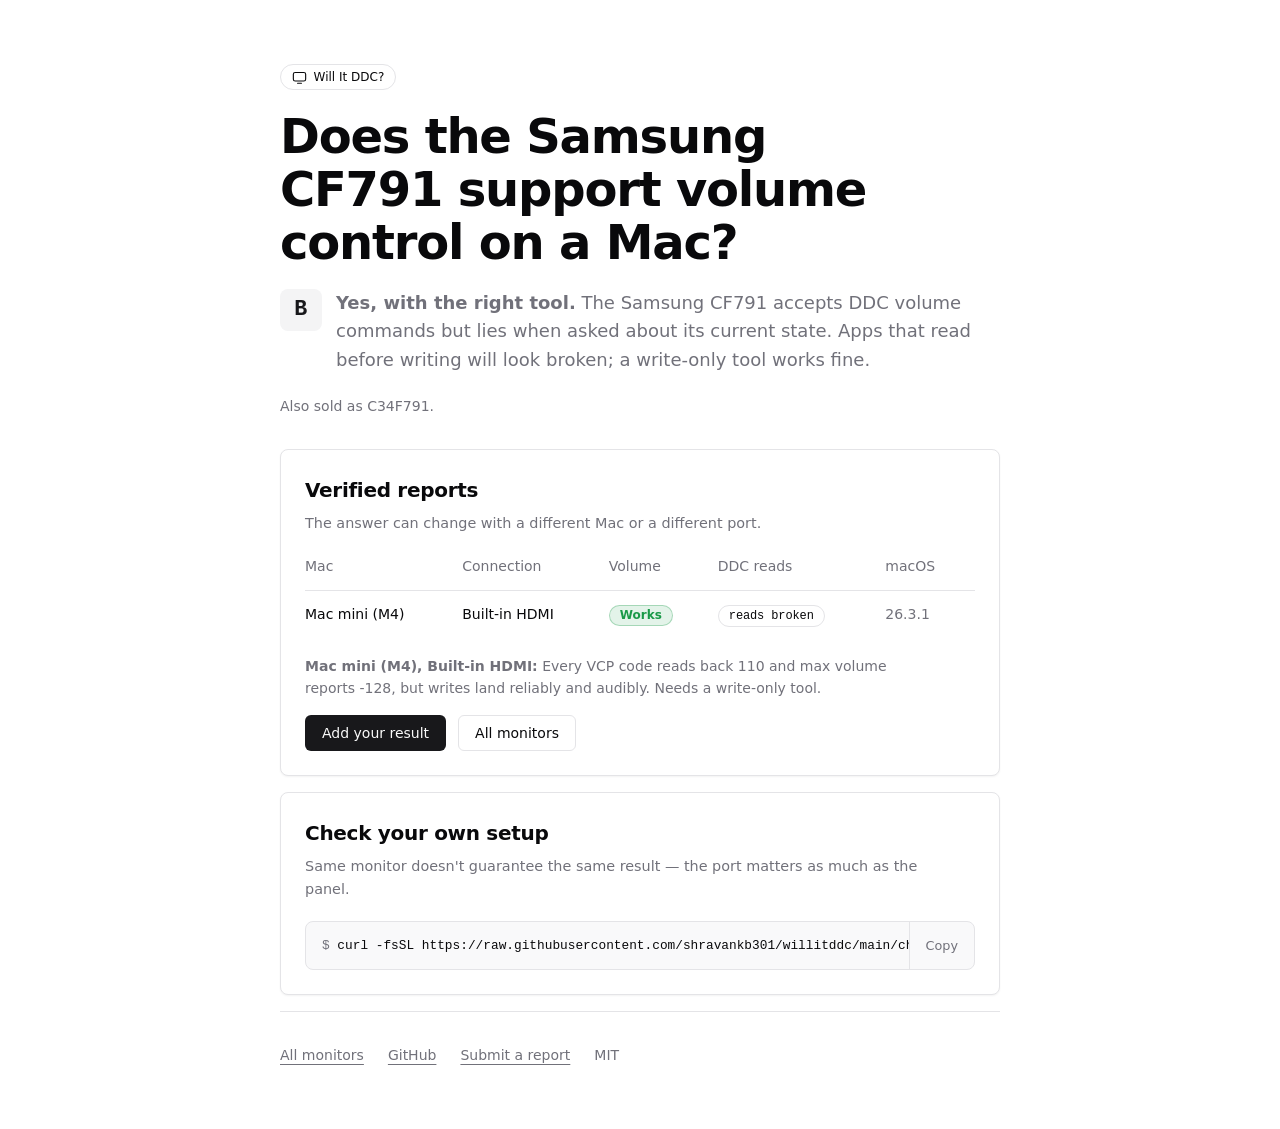
==== commit 9d4c9929: "Reframe as a monitor honesty test with a shareable result A compatibility database has no viral mech" ====
--- a/docs/m/samsung-cf791.html
+++ b/docs/m/samsung-cf791.html
@@ -445,6 +445,38 @@
   font-weight: 500;
 }
 .brand:hover { background: hsl(var(--accent)); }
+
+/* --- grades ---------------------------------------------------------------
+ * The grade is the shareable unit, so it gets weight wherever it appears. */
+
+.badge-grade {
+  font-family: var(--font-mono);
+  font-weight: 700;
+  min-width: 1.5rem;
+  justify-content: center;
+  padding: 0.1rem 0.5rem;
+}
+
+.grade-hero { display: flex; align-items: flex-start; gap: 0.9rem; }
+.grade-hero .badge-grade {
+  font-size: 1.35rem;
+  min-width: 2.6rem;
+  padding: 0.35rem 0.6rem;
+  border-radius: var(--radius);
+  flex-shrink: 0;
+}
+
+.scale { display: flex; flex-direction: column; gap: 0.55rem; }
+.scale-row { display: flex; align-items: baseline; gap: 0.75rem; font-size: 0.9rem; }
+.scale-row .badge-grade { flex-shrink: 0; }
+.scale-row span:last-child { color: hsl(var(--muted-foreground)); }
+
+.brandbar {
+  display: flex; align-items: center; gap: 0.75rem;
+  font-size: 0.9rem; padding: 0.5rem 0;
+}
+.brandbar .bname { width: 7rem; flex-shrink: 0; font-weight: 500; }
+.brandbar .grades { display: flex; gap: 0.3rem; flex-wrap: wrap; }
 </style>
 </head>
 <body>
@@ -452,7 +484,10 @@
 <header>
   <a href="../" class="badge badge-outline brand"><svg width="15" height="15" viewBox="0 0 20 20" fill="none" aria-hidden="true"><rect x="1.8" y="3.4" width="16.4" height="11.2" rx="2.4" stroke="currentColor" stroke-width="1.5"/><path d="M7.4 17.6h5.2" stroke="currentColor" stroke-width="1.5" stroke-linecap="round"/></svg><span>Will It DDC?</span></a>
   <h1 class="h1">Does the Samsung CF791 support volume control on a Mac?</h1>
-  <p class="lead"><strong>Yes, with the right tool.</strong> The Samsung CF791 accepts DDC volume commands but lies when asked about its current state. Apps that read before writing will look broken; a write-only tool works fine.</p>
+  <div class="grade-hero">
+    <span class="badge badge-secondary badge-grade" title="Does what it&#x27;s told, lies about everything.">B</span>
+    <p class="lead"><strong>Yes, with the right tool.</strong> The Samsung CF791 accepts DDC volume commands but lies when asked about its current state. Apps that read before writing will look broken; a write-only tool works fine.</p>
+  </div>
   <p class="small muted">Also sold as C34F791.</p>
 </header>
 <main>
